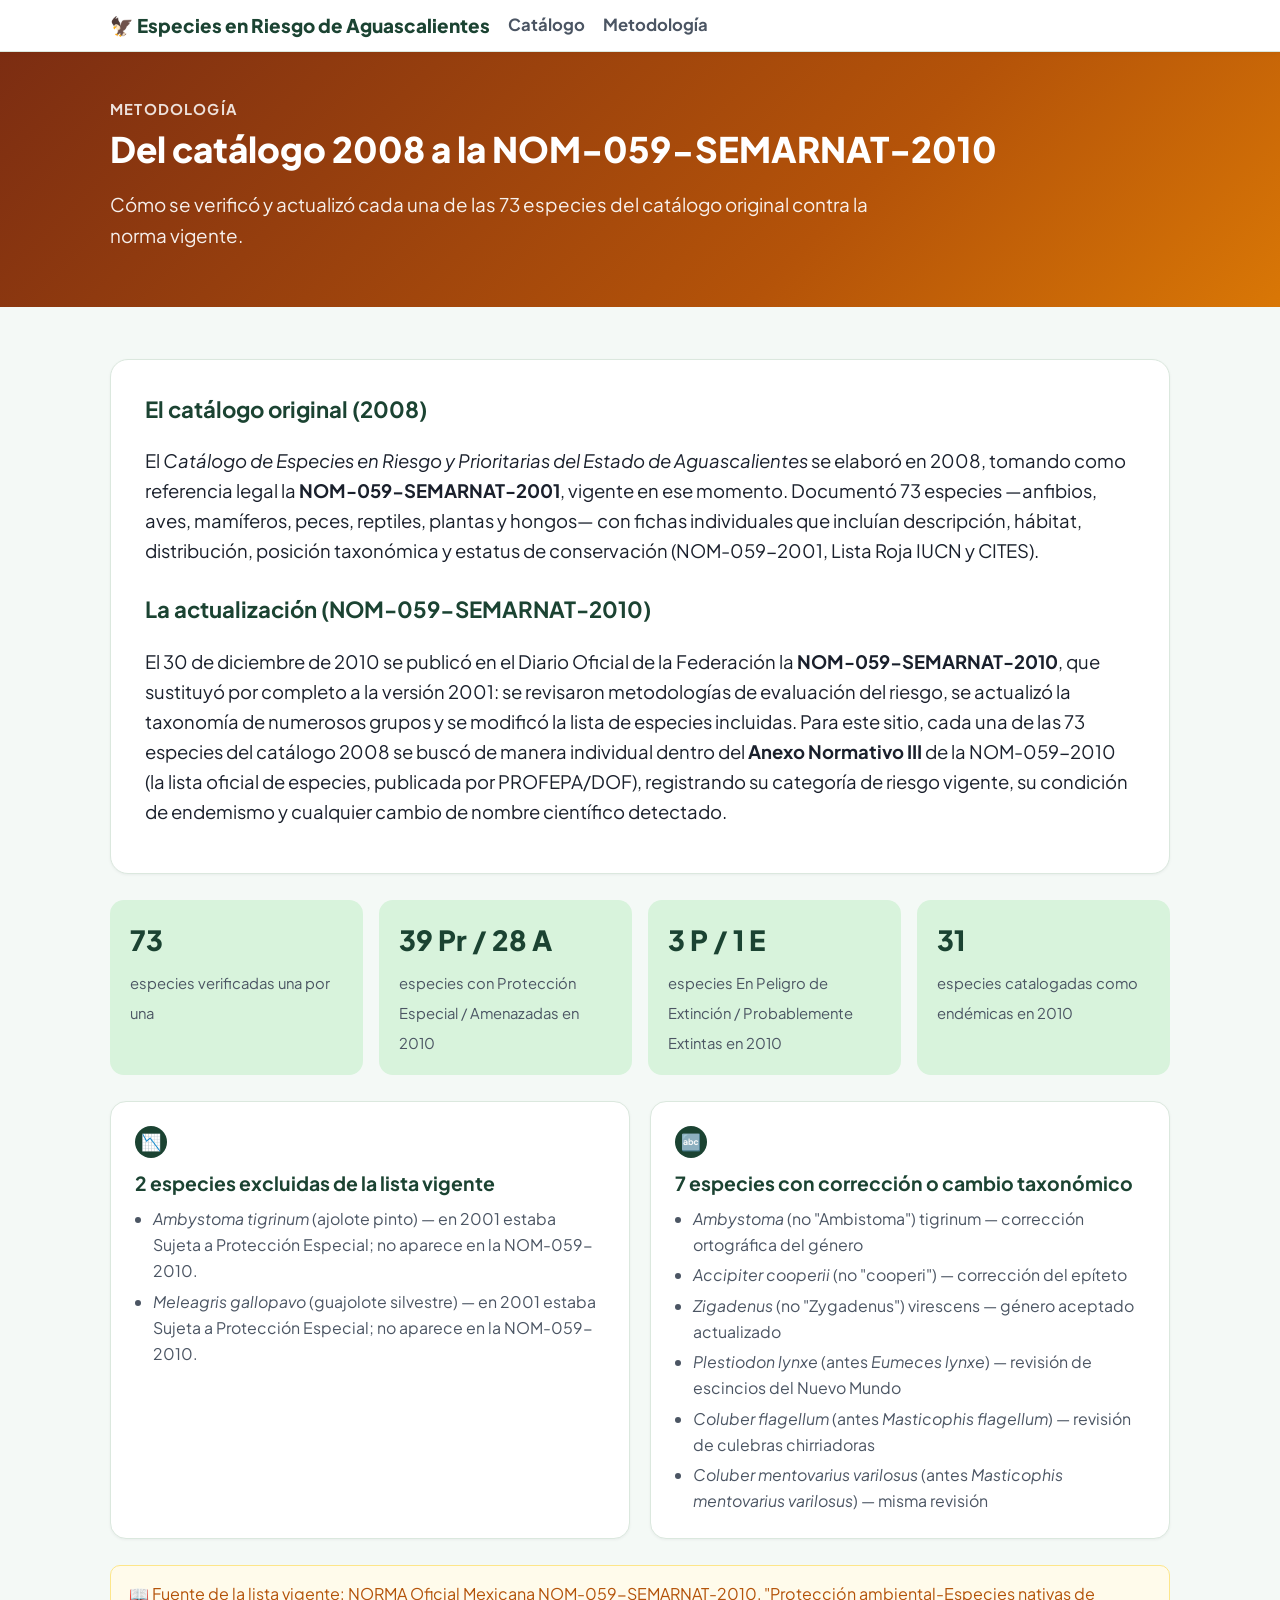
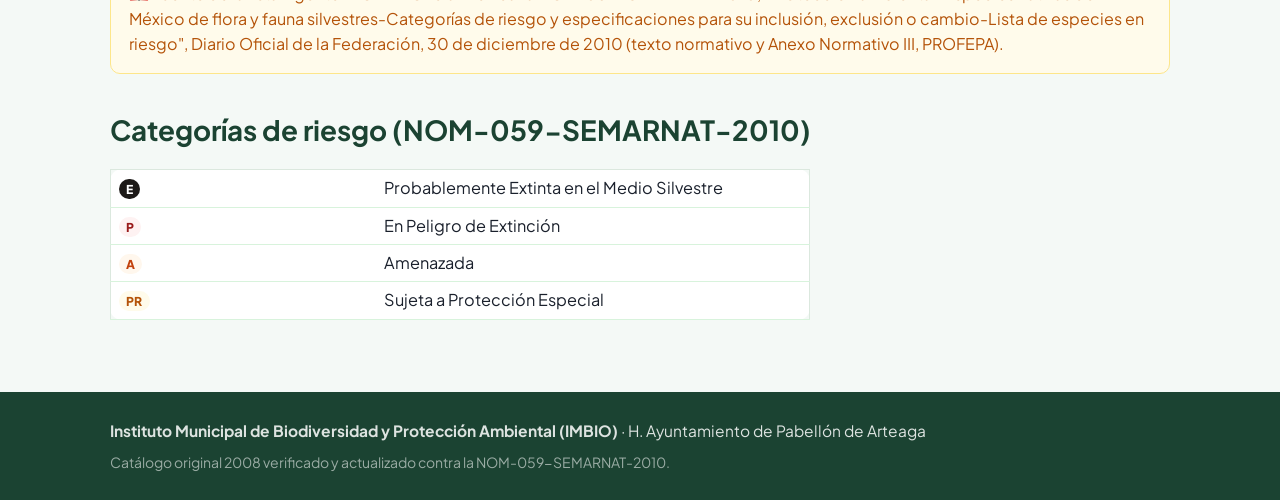
==== metodologia.html @ ae2ae82b "Sitio inicial: catálogo de Especies en Riesgo de Aguascalientes Digitaliza el Catálogo de Especies e" ====
<!DOCTYPE html>
<html lang="es">
<head>
<meta charset="UTF-8">
<meta name="viewport" content="width=device-width, initial-scale=1.0">
<title>Metodología — Especies en Riesgo de Aguascalientes — IMBIO</title>
<meta name="description" content="Cómo se construyó el catálogo de Especies en Riesgo de Aguascalientes: del catálogo 2008 a su verificación contra la NOM-059-SEMARNAT-2010.">
<link rel="preconnect" href="https://fonts.googleapis.com">
<link rel="preconnect" href="https://fonts.gstatic.com" crossorigin>
<link href="https://fonts.googleapis.com/css2?family=Plus+Jakarta+Sans:wght@400;500;600;700;800&display=swap" rel="stylesheet">
<link rel="stylesheet" href="css/style.css?v=1">
</head>
<body>

<nav class="topnav">
  <div class="wrap">
    <a class="brand" href="index.html">🦅 Especies en Riesgo de Aguascalientes</a>
    <a class="navlink" href="index.html">Catálogo</a>
    <a class="navlink" href="metodologia.html">Metodología</a>
  </div>
</nav>

<header class="hero riesgo">
  <div class="wrap">
    <div class="eyebrow">Metodología</div>
    <h1>Del catálogo 2008 a la NOM-059-SEMARNAT-2010</h1>
    <p class="lead">Cómo se verificó y actualizó cada una de las 73 especies del catálogo original contra la norma vigente.</p>
  </div>
</header>

<main>

<section>
  <div class="wrap">
    <div class="doc-credits">
      <div class="texto">
        <h2>El catálogo original (2008)</h2>
        <p style="color:var(--texto)">El <em>Catálogo de Especies en Riesgo y Prioritarias del Estado de Aguascalientes</em> se elaboró en 2008, tomando como referencia legal la <strong>NOM-059-SEMARNAT-2001</strong>, vigente en ese momento. Documentó 73 especies —anfibios, aves, mamíferos, peces, reptiles, plantas y hongos— con fichas individuales que incluían descripción, hábitat, distribución, posición taxonómica y estatus de conservación (NOM-059-2001, Lista Roja IUCN y CITES).</p>

        <h2 style="margin-top:26px">La actualización (NOM-059-SEMARNAT-2010)</h2>
        <p style="color:var(--texto)">El 30 de diciembre de 2010 se publicó en el Diario Oficial de la Federación la <strong>NOM-059-SEMARNAT-2010</strong>, que sustituyó por completo a la versión 2001: se revisaron metodologías de evaluación del riesgo, se actualizó la taxonomía de numerosos grupos y se modificó la lista de especies incluidas. Para este sitio, cada una de las 73 especies del catálogo 2008 se buscó de manera individual dentro del <strong>Anexo Normativo III</strong> de la NOM-059-2010 (la lista oficial de especies, publicada por PROFEPA/DOF), registrando su categoría de riesgo vigente, su condición de endemismo y cualquier cambio de nombre científico detectado.</p>
      </div>
    </div>

    <div class="stat-row">
      <div class="stat-pill"><b>73</b><span>especies verificadas una por una</span></div>
      <div class="stat-pill"><b>39 Pr / 28 A</b><span>especies con Protección Especial / Amenazadas en 2010</span></div>
      <div class="stat-pill"><b>3 P / 1 E</b><span>especies En Peligro de Extinción / Probablemente Extintas en 2010</span></div>
      <div class="stat-pill"><b>31</b><span>especies catalogadas como endémicas en 2010</span></div>
    </div>

    <div class="chapter-grid">
      <div class="chapter-card">
        <div class="num">📉</div>
        <h3>2 especies excluidas de la lista vigente</h3>
        <ul>
          <li><em>Ambystoma tigrinum</em> (ajolote pinto) — en 2001 estaba Sujeta a Protección Especial; no aparece en la NOM-059-2010.</li>
          <li><em>Meleagris gallopavo</em> (guajolote silvestre) — en 2001 estaba Sujeta a Protección Especial; no aparece en la NOM-059-2010.</li>
        </ul>
      </div>
      <div class="chapter-card">
        <div class="num">🔤</div>
        <h3>7 especies con corrección o cambio taxonómico</h3>
        <ul>
          <li><em>Ambystoma</em> (no "Ambistoma") tigrinum — corrección ortográfica del género</li>
          <li><em>Accipiter cooperii</em> (no "cooperi") — corrección del epíteto</li>
          <li><em>Zigadenus</em> (no "Zygadenus") virescens — género aceptado actualizado</li>
          <li><em>Plestiodon lynxe</em> (antes <em>Eumeces lynxe</em>) — revisión de escincios del Nuevo Mundo</li>
          <li><em>Coluber flagellum</em> (antes <em>Masticophis flagellum</em>) — revisión de culebras chirriadoras</li>
          <li><em>Coluber mentovarius varilosus</em> (antes <em>Masticophis mentovarius varilosus</em>) — misma revisión</li>
        </ul>
      </div>
    </div>

    <div class="doc-note" style="margin-top:26px">📖 Fuente de la lista vigente: NORMA Oficial Mexicana NOM-059-SEMARNAT-2010, "Protección ambiental-Especies nativas de México de flora y fauna silvestres-Categorías de riesgo y especificaciones para su inclusión, exclusión o cambio-Lista de especies en riesgo", Diario Oficial de la Federación, 30 de diciembre de 2010 (texto normativo y Anexo Normativo III, PROFEPA).</div>

    <h2 style="margin-top:34px;color:var(--verde-osc)">Categorías de riesgo (NOM-059-SEMARNAT-2010)</h2>
    <table class="ftable" style="max-width:700px;background:#fff;border:1px solid var(--borde);border-radius:12px;padding:6px 16px">
      <tr><td><span class="badge e">E</span></td><td>Probablemente Extinta en el Medio Silvestre</td></tr>
      <tr><td><span class="badge p">P</span></td><td>En Peligro de Extinción</td></tr>
      <tr><td><span class="badge a">A</span></td><td>Amenazada</td></tr>
      <tr><td><span class="badge pr">Pr</span></td><td>Sujeta a Protección Especial</td></tr>
    </table>
  </div>
</section>

</main>

<footer>
  <div class="wrap">
    <div><b>Instituto Municipal de Biodiversidad y Protección Ambiental (IMBIO)</b> · H. Ayuntamiento de Pabellón de Arteaga</div>
    <div class="fnote">Catálogo original 2008 verificado y actualizado contra la NOM-059-SEMARNAT-2010.</div>
  </div>
</footer>

</body>
</html>
---- css/style.css ----
:root{
  --verde-osc:#1B4332; --verde-med:#2D6A4F; --verde-acc:#52B788; --verde-claro-acc:#95D5B2;
  --verde-bg:#D8F3DC; --verde-bg2:#B7E4C7;
  --texto:#1a202c; --muted:#4b5563; --borde:#dbe8de; --fondo:#f4f9f6; --blanco:#fff;
  --ambar:#b45309; --ambar-bg:#fffbeb; --ambar-borde:#fde68a;
  --rojo:#991b1b; --rojo-bg:#fef2f2;
}
*{box-sizing:border-box}
html{font-size:18.5px}
body{margin:0;font-family:'Plus Jakarta Sans',-apple-system,'Segoe UI',Roboto,Arial,sans-serif;color:var(--texto);background:var(--fondo);line-height:1.62;-webkit-font-smoothing:antialiased}
h1,h2,h3,h4{margin:0 0 .5em}
a{color:var(--verde-med)}
.wrap{max-width:1100px;margin:0 auto;padding:0 20px}
img{max-width:100%}

header.hero{background:linear-gradient(135deg,var(--verde-osc),var(--verde-med) 65%,var(--verde-acc));color:#fff;padding:46px 0 38px}
header.hero .eyebrow{font-size:.8rem;text-transform:uppercase;letter-spacing:.08em;opacity:.85;font-weight:700}
header.hero h1{font-size:1.9rem;font-weight:800;margin-top:6px;line-height:1.25}
header.hero p.lead{font-size:1.02rem;opacity:.92;max-width:760px;margin-top:10px}
header.hero .stat{display:inline-block;background:rgba(255,255,255,.14);border:1px solid rgba(255,255,255,.35);border-radius:10px;padding:8px 14px;margin:14px 10px 0 0;font-size:.9rem}
header.hero .stat b{font-size:1.1rem;display:block}

nav.topnav{background:#fff;border-bottom:1px solid var(--borde);position:sticky;top:0;z-index:60;box-shadow:0 1px 6px rgba(0,0,0,.04)}
nav.topnav .wrap{display:flex;align-items:center;gap:18px;padding:10px 20px;flex-wrap:wrap}
nav.topnav a.brand{font-weight:800;color:var(--verde-osc);text-decoration:none;font-size:1.02rem}
nav.topnav a.navlink{color:var(--muted);text-decoration:none;font-weight:700;font-size:.9rem}
nav.topnav a.navlink:hover{color:var(--verde-med)}

section{padding:52px 0}
section h2{margin-bottom:16px}

.cat-grid{display:grid;grid-template-columns:repeat(auto-fit,minmax(220px,1fr));gap:16px}
.cat-card{background:#fff;border:1px solid var(--borde);border-radius:16px;padding:22px 20px;text-decoration:none;color:inherit;display:block;transition:transform .15s,box-shadow .15s;box-shadow:0 1px 3px rgba(16,24,40,.05)}
.cat-card:hover{transform:translateY(-3px);box-shadow:0 8px 20px rgba(27,67,50,.14)}
.cat-card .ic{font-size:2.1rem}
.cat-card h3{color:var(--verde-osc);font-size:1.08rem;margin:10px 0 3px}
.cat-card .n{font-size:1.5rem;font-weight:800;color:var(--verde-med)}
.cat-card .l{font-size:.78rem;color:var(--muted);text-transform:uppercase;letter-spacing:.03em}

/* Toolbar */
.toolbar{display:flex;flex-wrap:wrap;gap:10px;align-items:center;background:#fff;border:1px solid var(--borde);border-radius:14px;padding:14px 16px;margin-bottom:20px}
.toolbar input[type=text]{flex:1;min-width:200px;padding:10px 14px;border:1.5px solid var(--borde);border-radius:10px;font-size:.95rem}
.toolbar select{padding:10px 12px;border:1.5px solid var(--borde);border-radius:10px;font-size:.9rem;background:#fff}
.chip{display:inline-flex;align-items:center;gap:5px;padding:6px 12px;border-radius:20px;border:1.5px solid var(--borde);font-size:.82rem;font-weight:700;color:var(--muted);cursor:pointer;background:#fff;user-select:none}
.chip.sel{background:var(--verde-osc);border-color:var(--verde-osc);color:#fff}
.chipbar{display:flex;flex-wrap:wrap;gap:8px;margin-bottom:18px}
.resultcount{font-size:.86rem;color:var(--muted);margin-bottom:14px}

/* Species grid */
.sp-grid{display:grid;grid-template-columns:repeat(auto-fill,minmax(200px,1fr));gap:14px}
.sp-card{background:#fff;border:1px solid var(--borde);border-radius:14px;overflow:hidden;cursor:pointer;transition:transform .15s,box-shadow .15s}
.sp-card:hover{transform:translateY(-2px);box-shadow:0 8px 18px rgba(27,67,50,.14)}
.sp-thumb{width:100%;aspect-ratio:4/3;background:linear-gradient(135deg,var(--verde-bg),var(--verde-bg2));display:flex;align-items:center;justify-content:center;font-size:2.2rem;position:relative;overflow:hidden}
.sp-thumb img{width:100%;height:100%;object-fit:cover}
.sp-body{padding:10px 12px}
.sp-body .comun{font-weight:800;font-size:.92rem;color:var(--verde-osc);line-height:1.25}
.sp-body .cientifico{font-style:italic;font-size:.8rem;color:var(--muted);margin-top:2px}
.sp-badges{display:flex;flex-wrap:wrap;gap:4px;margin-top:6px}
.badge{font-size:.66rem;font-weight:800;padding:2px 7px;border-radius:20px;text-transform:uppercase;letter-spacing:.02em}
.badge.end{background:var(--verde-bg);color:var(--verde-osc)}
.badge.exo{background:var(--ambar-bg);color:var(--ambar)}
.badge.nom{background:var(--rojo-bg);color:var(--rojo)}

.pager{display:flex;justify-content:center;align-items:center;gap:10px;margin-top:24px}
.pager button{padding:8px 16px;border:1.5px solid var(--borde);background:#fff;border-radius:8px;font-weight:700;cursor:pointer;color:var(--verde-osc)}
.pager button:disabled{opacity:.4;cursor:default}
.pager span{font-size:.88rem;color:var(--muted)}

/* Modal ficha */
.modal-overlay{position:fixed;inset:0;background:rgba(10,30,20,.55);display:none;align-items:flex-start;justify-content:center;z-index:200;padding:24px 12px;overflow-y:auto}
.modal-overlay.open{display:flex}
.ficha{position:relative;background:#fff;border-radius:18px;max-width:720px;width:100%;overflow:hidden;margin-top:20px}
.ficha-gallery{position:relative;width:100%;aspect-ratio:16/9;overflow:hidden;background:linear-gradient(135deg,var(--verde-bg),var(--verde-bg2))}
.ficha-photo{width:100%;height:100%;display:flex;align-items:center;justify-content:center;font-size:3rem}
.ficha-photo img{width:100%;height:100%;object-fit:cover}
.ficha-carrete{display:flex;width:100%;height:100%;transition:transform .25s ease}
.ficha-slide{flex:0 0 100%;height:100%}
.ficha-slide img{width:100%;height:100%;object-fit:cover;display:block}
.carrete-arrow{position:absolute;top:50%;transform:translateY(-50%);background:rgba(0,0,0,.45);color:#fff;border:none;width:36px;height:36px;border-radius:50%;font-size:1.3rem;cursor:pointer;z-index:2;line-height:1}
.carrete-arrow.prev{left:10px}
.carrete-arrow.next{right:10px}
.carrete-arrow:hover{background:rgba(0,0,0,.7)}
.carrete-dots{position:absolute;bottom:10px;left:0;right:0;display:flex;justify-content:center;gap:6px;z-index:2}
.carrete-dots .dot{width:8px;height:8px;border-radius:50%;background:rgba(255,255,255,.55);cursor:pointer}
.carrete-dots .dot.sel{background:#fff}
.carrete-count{position:absolute;bottom:10px;right:12px;background:rgba(0,0,0,.5);color:#fff;font-size:.72rem;font-weight:700;padding:2px 8px;border-radius:20px;z-index:2}
.carrete-credit{position:absolute;bottom:10px;left:12px;max-width:70%;background:rgba(0,0,0,.5);color:#fff;font-size:.7rem;padding:3px 9px;border-radius:20px;z-index:2;white-space:nowrap;overflow:hidden;text-overflow:ellipsis}
.carrete-credit a{color:#fff;text-decoration:none}
.carrete-credit a:hover{text-decoration:underline}
.ficha-close{position:absolute;top:12px;right:12px;background:rgba(0,0,0,.5);color:#fff;border:none;width:34px;height:34px;border-radius:50%;font-size:1.1rem;cursor:pointer;z-index:2}
.ficha-body{padding:22px 26px 28px}
.ficha-body h2{color:var(--verde-osc);font-size:1.3rem}
.ficha-body .cientifico{font-style:italic;color:var(--muted);font-size:1rem;margin-bottom:12px}
.ficha-badges{display:flex;flex-wrap:wrap;gap:6px;margin-bottom:16px}
.fsection{margin-bottom:16px}
.fsection h4{font-size:.78rem;text-transform:uppercase;letter-spacing:.05em;color:var(--verde-med);border-bottom:2px solid var(--verde-bg);padding-bottom:5px;margin-bottom:8px}
.fsection p{margin:0;font-size:.92rem;color:var(--texto)}
.ftable{width:100%;border-collapse:collapse;font-size:.88rem}
.ftable td{padding:5px 8px;border-bottom:1px solid var(--verde-bg)}
.ftable td:first-child{font-weight:700;color:var(--verde-osc);width:38%}
.flinks{display:flex;flex-wrap:wrap;gap:8px;margin-top:6px}
.flinks a{display:inline-block;padding:7px 13px;background:var(--verde-bg);color:var(--verde-osc);border-radius:20px;font-size:.82rem;font-weight:700;text-decoration:none}
.flinks a:hover{background:var(--verde-bg2)}
.fwarn{background:var(--ambar-bg);border:1px solid var(--ambar-borde);color:var(--ambar);border-radius:10px;padding:10px 14px;font-size:.86rem;margin-bottom:14px}

.empty{text-align:center;padding:50px 20px;color:var(--muted)}

footer{background:var(--verde-osc);color:rgba(255,255,255,.85);padding:26px 0;font-size:.84rem;margin-top:20px}
footer a{color:#fff}
footer .fnote{opacity:.65;font-size:.76rem;margin-top:8px}

@media (max-width:640px){
  header.hero h1{font-size:1.4rem}
  .sp-grid{grid-template-columns:repeat(auto-fill,minmax(150px,1fr))}
}

/* Páginas de documentos (Estudio de Estado / Estrategia) */
.doc-actions{display:flex;flex-wrap:wrap;gap:14px;margin-top:26px}
a.doc-btn{display:inline-flex;align-items:center;gap:8px;padding:14px 26px;border-radius:12px;font-weight:800;font-size:.95rem;text-decoration:none!important;line-height:1.2}
a.doc-btn.primary{background:#fff;color:var(--verde-osc)!important;box-shadow:0 4px 14px rgba(0,0,0,.15)}
a.doc-btn.primary:hover{background:var(--verde-bg);transform:translateY(-1px)}
a.doc-btn.ghost{background:rgba(255,255,255,.14);color:#fff!important;border:1.5px solid rgba(255,255,255,.55)}
a.doc-btn.ghost:hover{background:rgba(255,255,255,.26)}

.doc-credits{background:#fff;border:1px solid var(--borde);border-radius:18px;padding:32px 34px;box-shadow:0 1px 3px rgba(16,24,40,.05);margin-bottom:16px;display:flex;gap:32px;align-items:flex-start}
.doc-credits .portada{flex-shrink:0;width:150px;border-radius:10px;box-shadow:0 6px 18px rgba(16,24,40,.18)}
.doc-credits .texto{flex:1;min-width:0}
.doc-credits h2{color:var(--verde-osc);font-size:1.2rem;margin-bottom:14px}
.doc-credits p{margin-bottom:14px}
.doc-credits .rol{font-size:.78rem;text-transform:uppercase;letter-spacing:.04em;color:var(--muted);font-weight:700;margin-top:18px}
.doc-credits .nombres{font-size:.94rem;color:var(--texto);margin-top:4px;line-height:1.55}
@media (max-width:640px){
  .doc-credits{flex-direction:column;align-items:center;text-align:center;padding:26px 22px}
  .doc-credits .portada{width:130px}
}

.stat-row{display:flex;flex-wrap:wrap;gap:16px;margin:26px 0}
.stat-pill{background:var(--verde-bg);border-radius:14px;padding:18px 20px;min-width:170px;flex:1}
.stat-pill b{display:block;font-size:1.5rem;color:var(--verde-osc);font-weight:800;margin-bottom:4px}
.stat-pill span{font-size:.8rem;color:var(--muted);line-height:1.4}

.chapter-grid{display:grid;grid-template-columns:repeat(auto-fit,minmax(280px,1fr));gap:20px;margin-top:26px}
.chapter-card{background:#fff;border:1px solid var(--borde);border-radius:16px;padding:24px 24px 20px;box-shadow:0 1px 3px rgba(16,24,40,.05)}
.chapter-card .num{display:inline-flex;align-items:center;justify-content:center;width:32px;height:32px;border-radius:50%;background:var(--verde-osc);color:#fff;font-weight:800;font-size:.88rem;margin-bottom:12px}
.chapter-card h3{color:var(--verde-osc);font-size:1.05rem;line-height:1.35;margin-bottom:10px}
.chapter-card ul{margin:0;padding-left:18px;color:var(--muted);font-size:.86rem;line-height:1.65}
.chapter-card ul li{margin-bottom:4px}

.obj-grid{display:grid;grid-template-columns:repeat(auto-fit,minmax(260px,1fr));gap:20px;margin-top:26px}
.obj-card{background:#fff;border:1px solid var(--borde);border-left:5px solid var(--verde-acc);border-radius:14px;padding:22px 24px;box-shadow:0 1px 3px rgba(16,24,40,.05)}
.obj-card h3{color:var(--verde-osc);font-size:1.04rem;margin-bottom:10px}
.obj-card .meta{font-size:.87rem;color:var(--muted);margin:0 0 14px;line-height:1.5}
.obj-card ul{margin:0;padding-left:18px;font-size:.87rem;color:var(--texto);line-height:1.7}
.obj-card ul li{margin-bottom:3px}

.quote-box{background:linear-gradient(135deg,var(--verde-bg),var(--verde-bg2));border-radius:16px;padding:28px 32px;font-size:1.05rem;color:var(--verde-osc);font-weight:600;line-height:1.65;margin:30px 0}
.quote-box .who{margin-top:12px;font-size:.83rem;font-weight:700;opacity:.75}

.timeline-mini{display:flex;flex-wrap:wrap;gap:12px;margin-top:22px}
.timeline-mini .tstep{background:#fff;border:1px solid var(--borde);border-radius:12px;padding:14px 18px;font-size:.83rem;color:var(--muted);flex:1;min-width:160px;line-height:1.5}
.timeline-mini .tstep b{display:block;color:var(--verde-osc);font-size:.92rem;margin-bottom:4px}

.doc-note{background:var(--ambar-bg);border:1px solid var(--ambar-borde);color:var(--ambar);border-radius:10px;padding:16px 18px;font-size:.87rem;margin-top:26px;line-height:1.55}

/* Especies en Riesgo — extras */
header.hero.riesgo{background:linear-gradient(135deg,#7c2d12,#b45309 65%,#d97706)}
.badge.p{background:var(--rojo-bg);color:var(--rojo)}
.badge.pr{background:var(--ambar-bg);color:var(--ambar)}
.badge.a{background:#fff7ed;color:#c2410c}
.badge.e{background:#1c1917;color:#fff}
.badge.delisted{background:#e5e7eb;color:#4b5563}
.badge.end{background:var(--verde-bg);color:var(--verde-osc)}

.leyenda-cat{display:flex;flex-wrap:wrap;gap:10px;margin:16px 0 4px}
.leyenda-cat span{display:inline-flex;align-items:center;gap:6px;font-size:.82rem;color:var(--muted);background:#fff;border:1px solid var(--borde);border-radius:20px;padding:5px 12px}
.leyenda-cat .dot{width:10px;height:10px;border-radius:50%}
.dot.p{background:var(--rojo)}
.dot.pr{background:var(--ambar)}
.dot.a{background:#c2410c}
.dot.e{background:#1c1917}
.dot.delisted{background:#9ca3af}

.nota-taxo{background:#eff6ff;border:1px solid #bfdbfe;color:#1e40af;border-radius:10px;padding:12px 14px;font-size:.85rem;margin-bottom:14px;line-height:1.5}
.compare-box{display:grid;grid-template-columns:1fr 1fr;gap:0;border:1px solid var(--borde);border-radius:12px;overflow:hidden;margin-bottom:14px}
.compare-box .col{padding:14px 16px}
.compare-box .col:first-child{background:#f8fafc;border-right:1px solid var(--borde)}
.compare-box .col:last-child{background:#fffbeb}
.compare-box .yr{font-size:.7rem;text-transform:uppercase;letter-spacing:.05em;color:var(--muted);font-weight:800;margin-bottom:6px}
.compare-box .val{font-size:.95rem;font-weight:700;color:var(--texto)}
@media (max-width:520px){.compare-box{grid-template-columns:1fr}.compare-box .col:first-child{border-right:none;border-bottom:1px solid var(--borde)}}
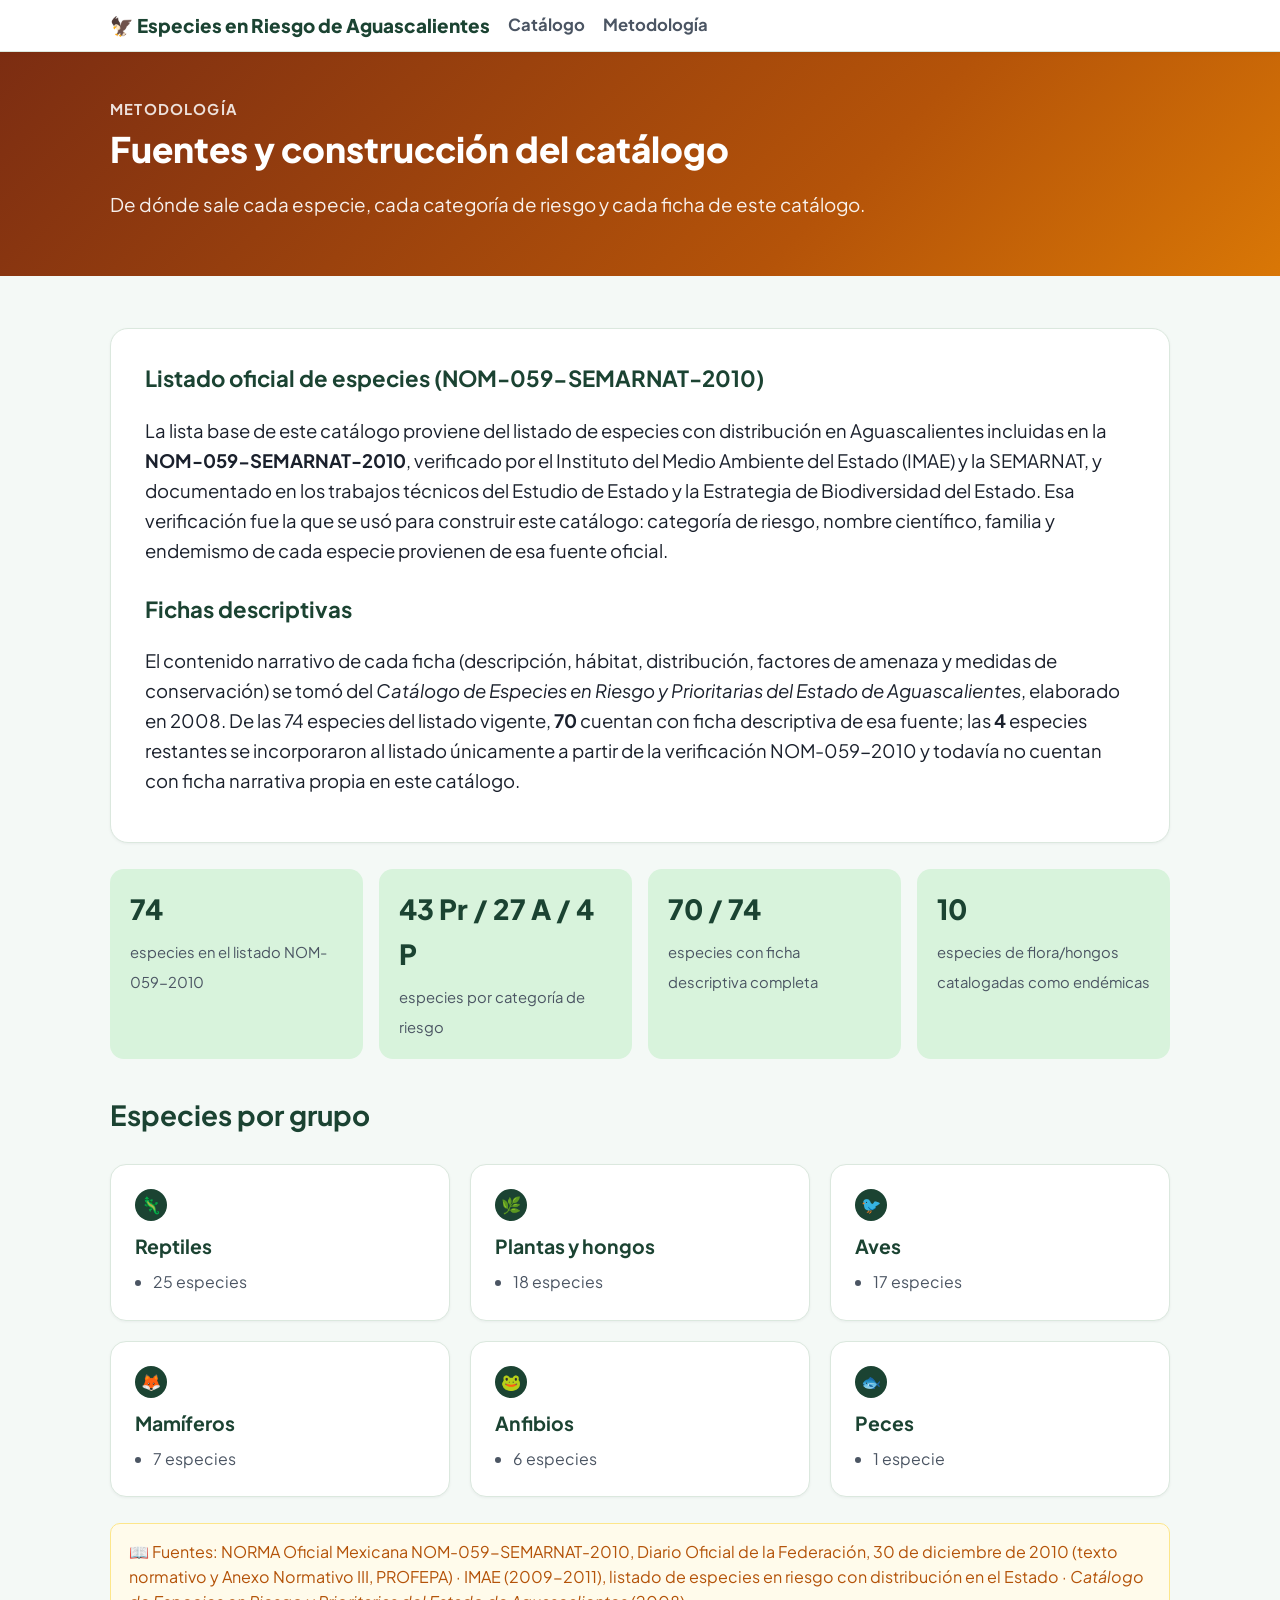
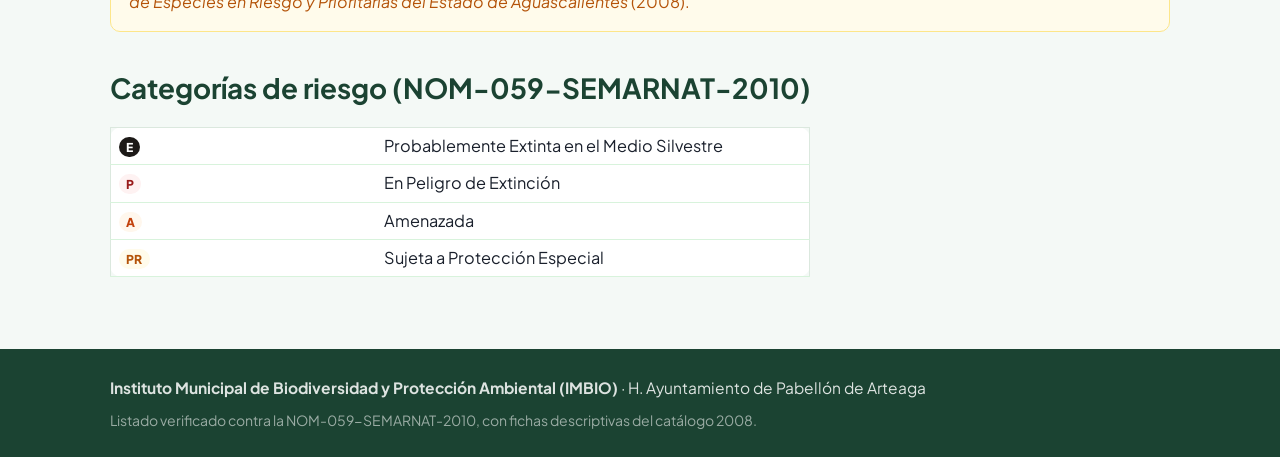
==== commit 1f1c2ee0: "Reconstruye el catálogo a partir del listado oficial IMAE/SEMARNAT y simplifica las fichas - Reempla" ====
--- a/metodologia.html
+++ b/metodologia.html
@@ -4,7 +4,7 @@
 <meta charset="UTF-8">
 <meta name="viewport" content="width=device-width, initial-scale=1.0">
 <title>Metodología — Especies en Riesgo de Aguascalientes — IMBIO</title>
-<meta name="description" content="Cómo se construyó el catálogo de Especies en Riesgo de Aguascalientes: del catálogo 2008 a su verificación contra la NOM-059-SEMARNAT-2010.">
+<meta name="description" content="Cómo se construyó el catálogo de Especies en Riesgo de Aguascalientes, con base en el listado oficial de la NOM-059-SEMARNAT-2010 verificado por IMAE y SEMARNAT.">
 <link rel="preconnect" href="https://fonts.googleapis.com">
 <link rel="preconnect" href="https://fonts.gstatic.com" crossorigin>
 <link href="https://fonts.googleapis.com/css2?family=Plus+Jakarta+Sans:wght@400;500;600;700;800&display=swap" rel="stylesheet">
@@ -23,8 +23,8 @@
 <header class="hero riesgo">
   <div class="wrap">
     <div class="eyebrow">Metodología</div>
-    <h1>Del catálogo 2008 a la NOM-059-SEMARNAT-2010</h1>
-    <p class="lead">Cómo se verificó y actualizó cada una de las 73 especies del catálogo original contra la norma vigente.</p>
+    <h1>Fuentes y construcción del catálogo</h1>
+    <p class="lead">De dónde sale cada especie, cada categoría de riesgo y cada ficha de este catálogo.</p>
   </div>
 </header>
 
@@ -34,45 +34,32 @@
   <div class="wrap">
     <div class="doc-credits">
       <div class="texto">
-        <h2>El catálogo original (2008)</h2>
-        <p style="color:var(--texto)">El <em>Catálogo de Especies en Riesgo y Prioritarias del Estado de Aguascalientes</em> se elaboró en 2008, tomando como referencia legal la <strong>NOM-059-SEMARNAT-2001</strong>, vigente en ese momento. Documentó 73 especies —anfibios, aves, mamíferos, peces, reptiles, plantas y hongos— con fichas individuales que incluían descripción, hábitat, distribución, posición taxonómica y estatus de conservación (NOM-059-2001, Lista Roja IUCN y CITES).</p>
+        <h2>Listado oficial de especies (NOM-059-SEMARNAT-2010)</h2>
+        <p style="color:var(--texto)">La lista base de este catálogo proviene del listado de especies con distribución en Aguascalientes incluidas en la <strong>NOM-059-SEMARNAT-2010</strong>, verificado por el Instituto del Medio Ambiente del Estado (IMAE) y la SEMARNAT, y documentado en los trabajos técnicos del Estudio de Estado y la Estrategia de Biodiversidad del Estado. Esa verificación fue la que se usó para construir este catálogo: categoría de riesgo, nombre científico, familia y endemismo de cada especie provienen de esa fuente oficial.</p>
 
-        <h2 style="margin-top:26px">La actualización (NOM-059-SEMARNAT-2010)</h2>
-        <p style="color:var(--texto)">El 30 de diciembre de 2010 se publicó en el Diario Oficial de la Federación la <strong>NOM-059-SEMARNAT-2010</strong>, que sustituyó por completo a la versión 2001: se revisaron metodologías de evaluación del riesgo, se actualizó la taxonomía de numerosos grupos y se modificó la lista de especies incluidas. Para este sitio, cada una de las 73 especies del catálogo 2008 se buscó de manera individual dentro del <strong>Anexo Normativo III</strong> de la NOM-059-2010 (la lista oficial de especies, publicada por PROFEPA/DOF), registrando su categoría de riesgo vigente, su condición de endemismo y cualquier cambio de nombre científico detectado.</p>
+        <h2 style="margin-top:26px">Fichas descriptivas</h2>
+        <p style="color:var(--texto)">El contenido narrativo de cada ficha (descripción, hábitat, distribución, factores de amenaza y medidas de conservación) se tomó del <em>Catálogo de Especies en Riesgo y Prioritarias del Estado de Aguascalientes</em>, elaborado en 2008. De las 74 especies del listado vigente, <strong>70</strong> cuentan con ficha descriptiva de esa fuente; las <strong>4</strong> especies restantes se incorporaron al listado únicamente a partir de la verificación NOM-059-2010 y todavía no cuentan con ficha narrativa propia en este catálogo.</p>
       </div>
     </div>
 
     <div class="stat-row">
-      <div class="stat-pill"><b>73</b><span>especies verificadas una por una</span></div>
-      <div class="stat-pill"><b>39 Pr / 28 A</b><span>especies con Protección Especial / Amenazadas en 2010</span></div>
-      <div class="stat-pill"><b>3 P / 1 E</b><span>especies En Peligro de Extinción / Probablemente Extintas en 2010</span></div>
-      <div class="stat-pill"><b>31</b><span>especies catalogadas como endémicas en 2010</span></div>
+      <div class="stat-pill"><b>74</b><span>especies en el listado NOM-059-2010</span></div>
+      <div class="stat-pill"><b>43 Pr / 27 A / 4 P</b><span>especies por categoría de riesgo</span></div>
+      <div class="stat-pill"><b>70 / 74</b><span>especies con ficha descriptiva completa</span></div>
+      <div class="stat-pill"><b>10</b><span>especies de flora/hongos catalogadas como endémicas</span></div>
     </div>
 
+    <h2 style="margin-top:34px;color:var(--verde-osc)">Especies por grupo</h2>
     <div class="chapter-grid">
-      <div class="chapter-card">
-        <div class="num">📉</div>
-        <h3>2 especies excluidas de la lista vigente</h3>
-        <ul>
-          <li><em>Ambystoma tigrinum</em> (ajolote pinto) — en 2001 estaba Sujeta a Protección Especial; no aparece en la NOM-059-2010.</li>
-          <li><em>Meleagris gallopavo</em> (guajolote silvestre) — en 2001 estaba Sujeta a Protección Especial; no aparece en la NOM-059-2010.</li>
-        </ul>
-      </div>
-      <div class="chapter-card">
-        <div class="num">🔤</div>
-        <h3>7 especies con corrección o cambio taxonómico</h3>
-        <ul>
-          <li><em>Ambystoma</em> (no "Ambistoma") tigrinum — corrección ortográfica del género</li>
-          <li><em>Accipiter cooperii</em> (no "cooperi") — corrección del epíteto</li>
-          <li><em>Zigadenus</em> (no "Zygadenus") virescens — género aceptado actualizado</li>
-          <li><em>Plestiodon lynxe</em> (antes <em>Eumeces lynxe</em>) — revisión de escincios del Nuevo Mundo</li>
-          <li><em>Coluber flagellum</em> (antes <em>Masticophis flagellum</em>) — revisión de culebras chirriadoras</li>
-          <li><em>Coluber mentovarius varilosus</em> (antes <em>Masticophis mentovarius varilosus</em>) — misma revisión</li>
-        </ul>
-      </div>
+      <div class="chapter-card"><div class="num">🦎</div><h3>Reptiles</h3><ul><li>25 especies</li></ul></div>
+      <div class="chapter-card"><div class="num">🌿</div><h3>Plantas y hongos</h3><ul><li>18 especies</li></ul></div>
+      <div class="chapter-card"><div class="num">🐦</div><h3>Aves</h3><ul><li>17 especies</li></ul></div>
+      <div class="chapter-card"><div class="num">🦊</div><h3>Mamíferos</h3><ul><li>7 especies</li></ul></div>
+      <div class="chapter-card"><div class="num">🐸</div><h3>Anfibios</h3><ul><li>6 especies</li></ul></div>
+      <div class="chapter-card"><div class="num">🐟</div><h3>Peces</h3><ul><li>1 especie</li></ul></div>
     </div>
 
-    <div class="doc-note" style="margin-top:26px">📖 Fuente de la lista vigente: NORMA Oficial Mexicana NOM-059-SEMARNAT-2010, "Protección ambiental-Especies nativas de México de flora y fauna silvestres-Categorías de riesgo y especificaciones para su inclusión, exclusión o cambio-Lista de especies en riesgo", Diario Oficial de la Federación, 30 de diciembre de 2010 (texto normativo y Anexo Normativo III, PROFEPA).</div>
+    <div class="doc-note" style="margin-top:26px">📖 Fuentes: NORMA Oficial Mexicana NOM-059-SEMARNAT-2010, Diario Oficial de la Federación, 30 de diciembre de 2010 (texto normativo y Anexo Normativo III, PROFEPA) · IMAE (2009-2011), listado de especies en riesgo con distribución en el Estado · <em>Catálogo de Especies en Riesgo y Prioritarias del Estado de Aguascalientes</em> (2008).</div>
 
     <h2 style="margin-top:34px;color:var(--verde-osc)">Categorías de riesgo (NOM-059-SEMARNAT-2010)</h2>
     <table class="ftable" style="max-width:700px;background:#fff;border:1px solid var(--borde);border-radius:12px;padding:6px 16px">
@@ -89,7 +76,7 @@
 <footer>
   <div class="wrap">
     <div><b>Instituto Municipal de Biodiversidad y Protección Ambiental (IMBIO)</b> · H. Ayuntamiento de Pabellón de Arteaga</div>
-    <div class="fnote">Catálogo original 2008 verificado y actualizado contra la NOM-059-SEMARNAT-2010.</div>
+    <div class="fnote">Listado verificado contra la NOM-059-SEMARNAT-2010, con fichas descriptivas del catálogo 2008.</div>
   </div>
 </footer>
 
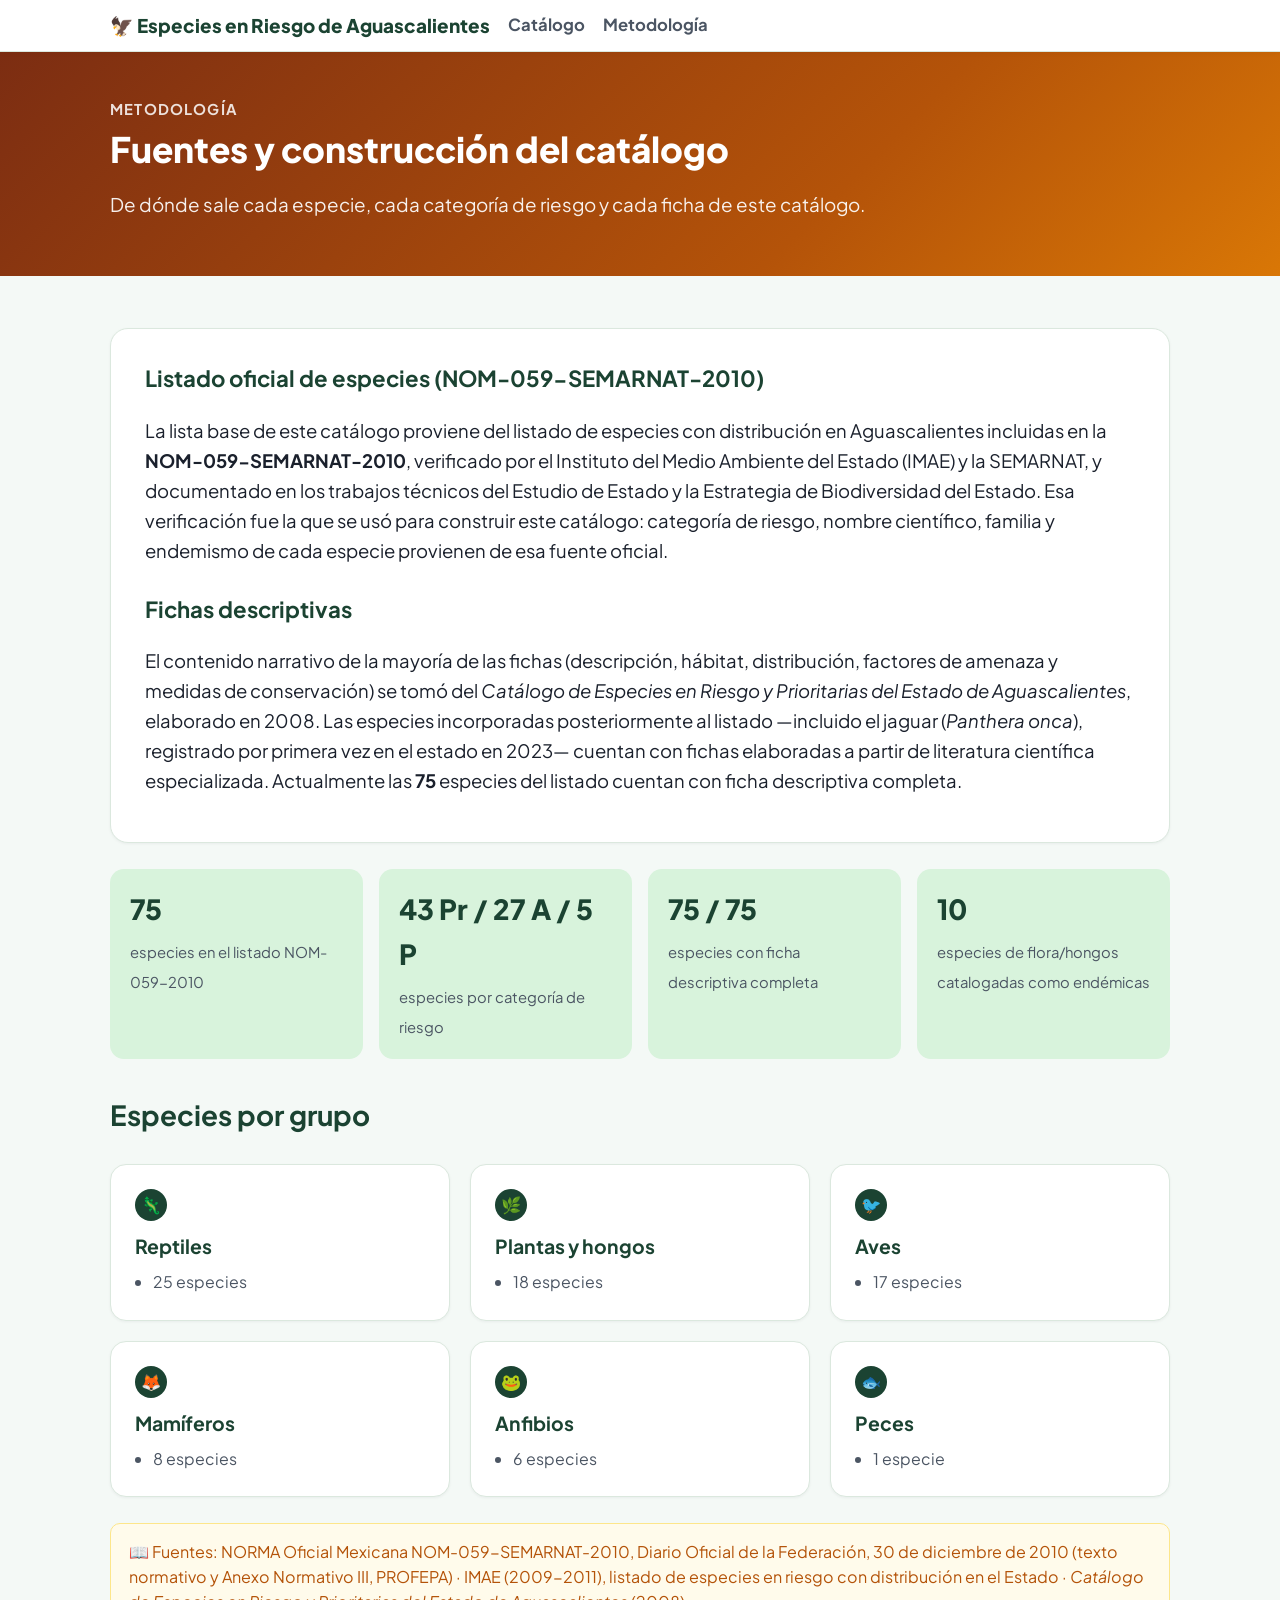
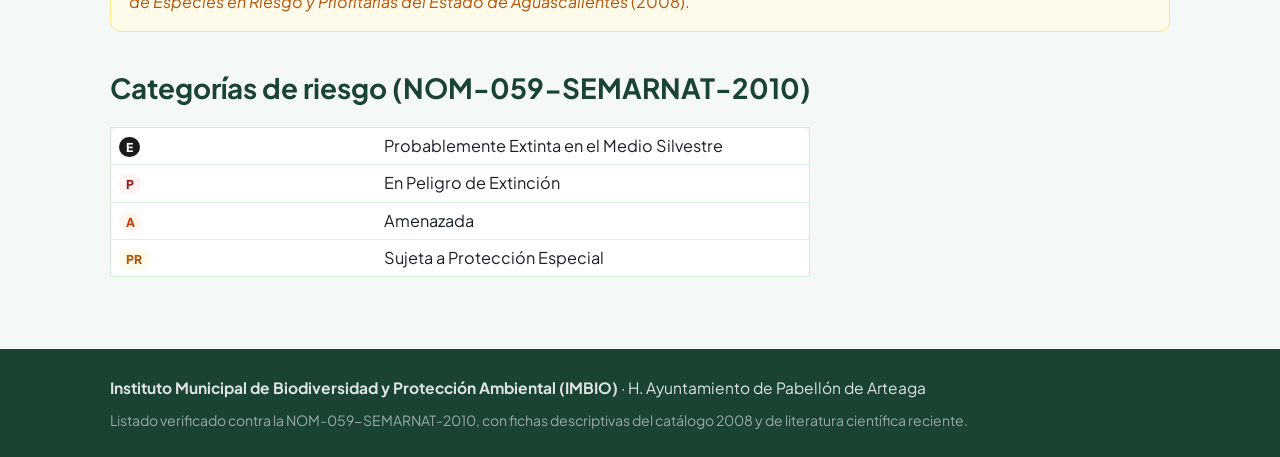
==== commit 0ad42b9d: "Completa fichas de 4 especies faltantes y agrega al jaguar como especie 75 Se investigaron y redacta" ====
--- a/metodologia.html
+++ b/metodologia.html
@@ -38,14 +38,14 @@
         <p style="color:var(--texto)">La lista base de este catálogo proviene del listado de especies con distribución en Aguascalientes incluidas en la <strong>NOM-059-SEMARNAT-2010</strong>, verificado por el Instituto del Medio Ambiente del Estado (IMAE) y la SEMARNAT, y documentado en los trabajos técnicos del Estudio de Estado y la Estrategia de Biodiversidad del Estado. Esa verificación fue la que se usó para construir este catálogo: categoría de riesgo, nombre científico, familia y endemismo de cada especie provienen de esa fuente oficial.</p>
 
         <h2 style="margin-top:26px">Fichas descriptivas</h2>
-        <p style="color:var(--texto)">El contenido narrativo de cada ficha (descripción, hábitat, distribución, factores de amenaza y medidas de conservación) se tomó del <em>Catálogo de Especies en Riesgo y Prioritarias del Estado de Aguascalientes</em>, elaborado en 2008. De las 74 especies del listado vigente, <strong>70</strong> cuentan con ficha descriptiva de esa fuente; las <strong>4</strong> especies restantes se incorporaron al listado únicamente a partir de la verificación NOM-059-2010 y todavía no cuentan con ficha narrativa propia en este catálogo.</p>
+        <p style="color:var(--texto)">El contenido narrativo de la mayoría de las fichas (descripción, hábitat, distribución, factores de amenaza y medidas de conservación) se tomó del <em>Catálogo de Especies en Riesgo y Prioritarias del Estado de Aguascalientes</em>, elaborado en 2008. Las especies incorporadas posteriormente al listado —incluido el jaguar (<em>Panthera onca</em>), registrado por primera vez en el estado en 2023— cuentan con fichas elaboradas a partir de literatura científica especializada. Actualmente las <strong>75</strong> especies del listado cuentan con ficha descriptiva completa.</p>
       </div>
     </div>
 
     <div class="stat-row">
-      <div class="stat-pill"><b>74</b><span>especies en el listado NOM-059-2010</span></div>
-      <div class="stat-pill"><b>43 Pr / 27 A / 4 P</b><span>especies por categoría de riesgo</span></div>
-      <div class="stat-pill"><b>70 / 74</b><span>especies con ficha descriptiva completa</span></div>
+      <div class="stat-pill"><b>75</b><span>especies en el listado NOM-059-2010</span></div>
+      <div class="stat-pill"><b>43 Pr / 27 A / 5 P</b><span>especies por categoría de riesgo</span></div>
+      <div class="stat-pill"><b>75 / 75</b><span>especies con ficha descriptiva completa</span></div>
       <div class="stat-pill"><b>10</b><span>especies de flora/hongos catalogadas como endémicas</span></div>
     </div>
 
@@ -54,7 +54,7 @@
       <div class="chapter-card"><div class="num">🦎</div><h3>Reptiles</h3><ul><li>25 especies</li></ul></div>
       <div class="chapter-card"><div class="num">🌿</div><h3>Plantas y hongos</h3><ul><li>18 especies</li></ul></div>
       <div class="chapter-card"><div class="num">🐦</div><h3>Aves</h3><ul><li>17 especies</li></ul></div>
-      <div class="chapter-card"><div class="num">🦊</div><h3>Mamíferos</h3><ul><li>7 especies</li></ul></div>
+      <div class="chapter-card"><div class="num">🦊</div><h3>Mamíferos</h3><ul><li>8 especies</li></ul></div>
       <div class="chapter-card"><div class="num">🐸</div><h3>Anfibios</h3><ul><li>6 especies</li></ul></div>
       <div class="chapter-card"><div class="num">🐟</div><h3>Peces</h3><ul><li>1 especie</li></ul></div>
     </div>
@@ -76,7 +76,7 @@
 <footer>
   <div class="wrap">
     <div><b>Instituto Municipal de Biodiversidad y Protección Ambiental (IMBIO)</b> · H. Ayuntamiento de Pabellón de Arteaga</div>
-    <div class="fnote">Listado verificado contra la NOM-059-SEMARNAT-2010, con fichas descriptivas del catálogo 2008.</div>
+    <div class="fnote">Listado verificado contra la NOM-059-SEMARNAT-2010, con fichas descriptivas del catálogo 2008 y de literatura científica reciente.</div>
   </div>
 </footer>
 
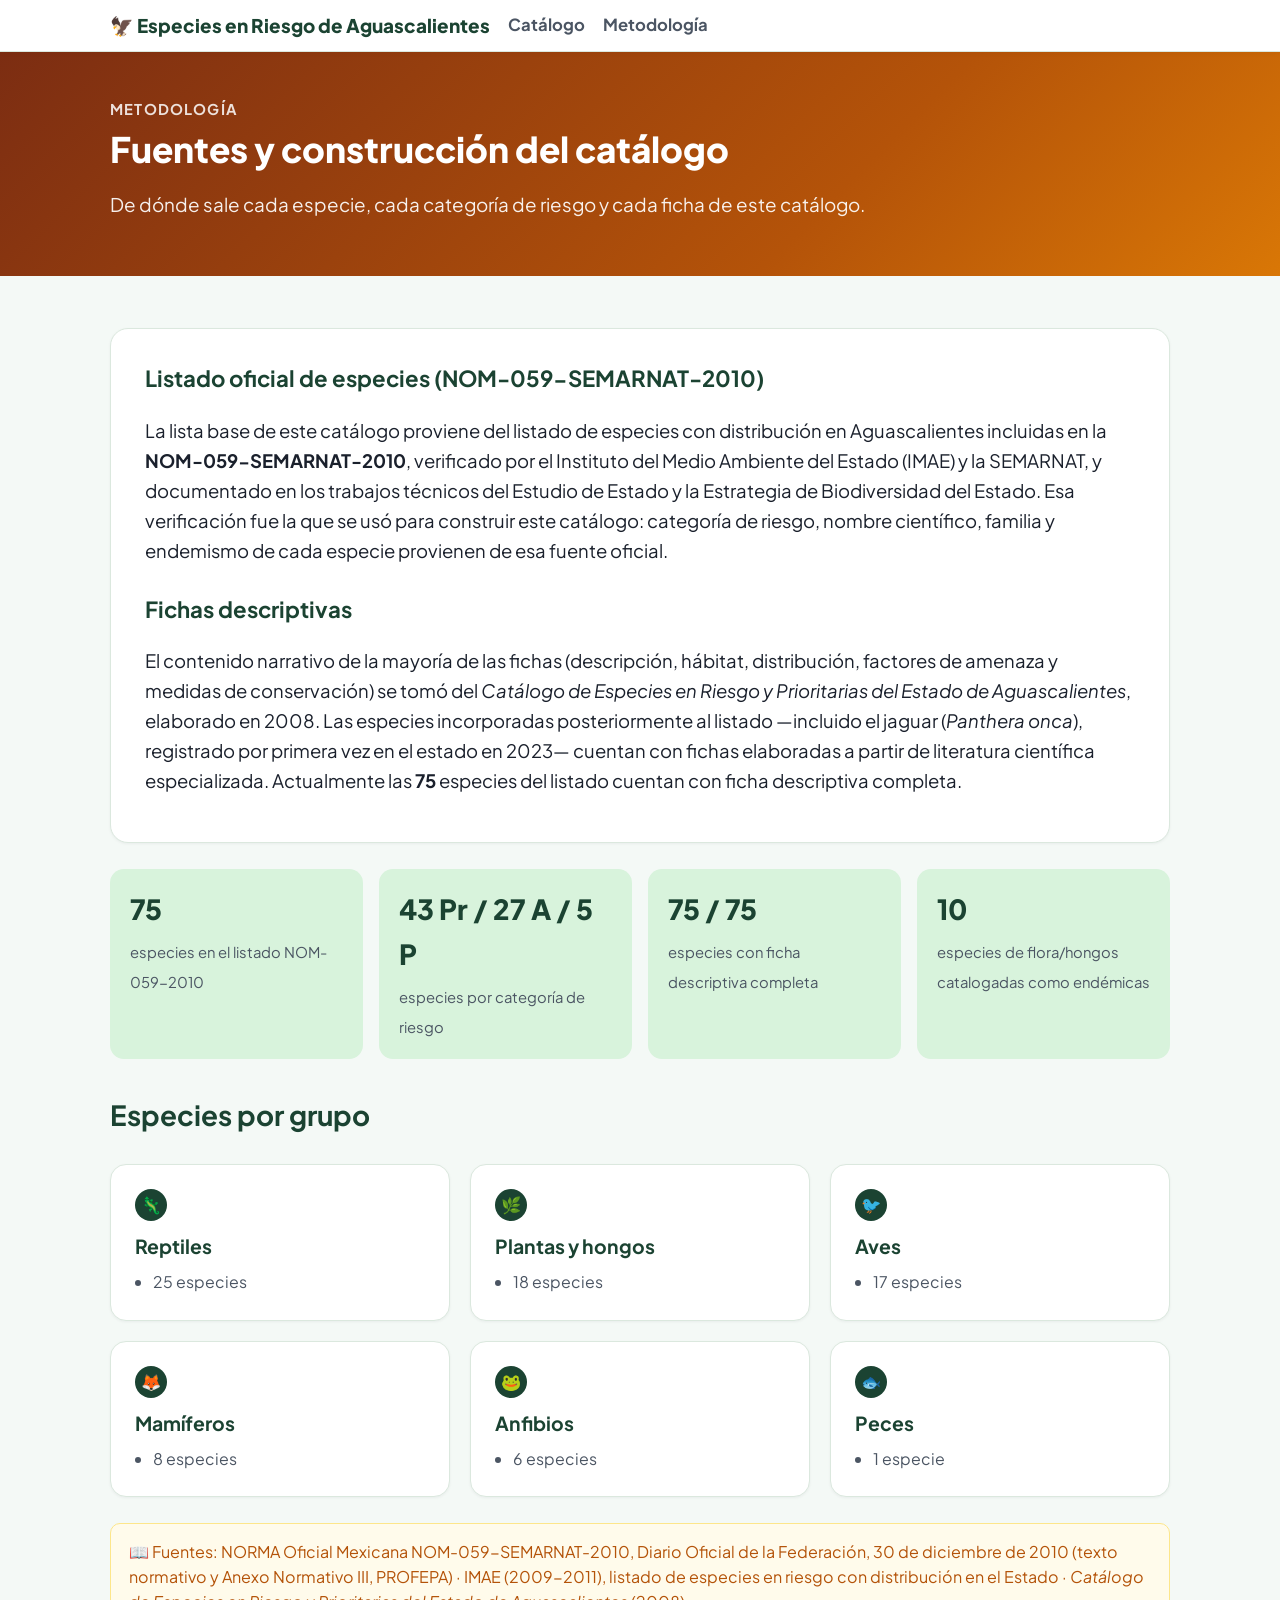
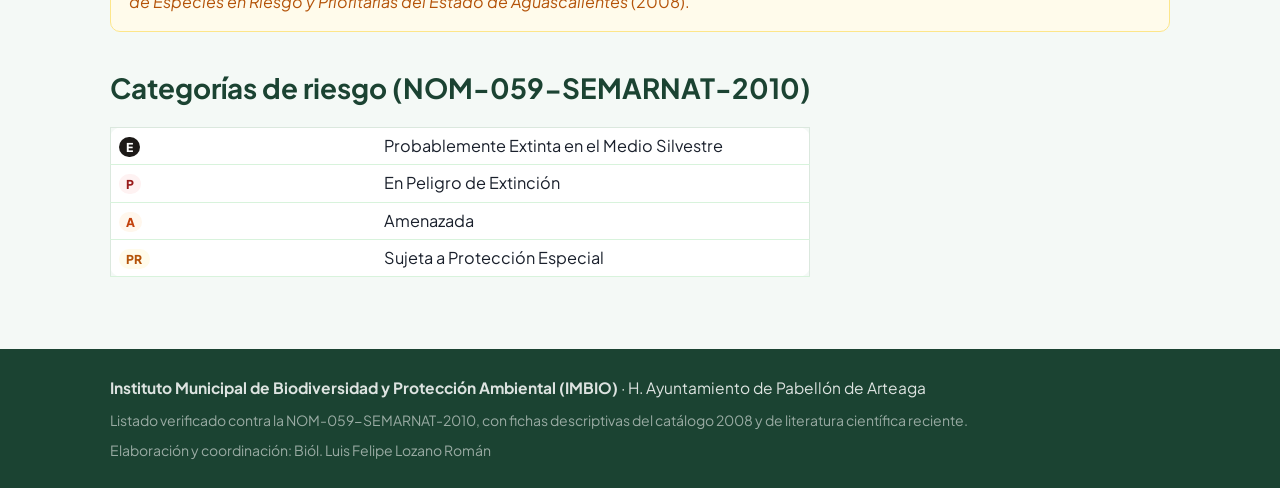
==== commit 13fde7f2: "Agrega credito de elaboracion y coordinacion en el pie del catalogo" ====
--- a/metodologia.html
+++ b/metodologia.html
@@ -77,6 +77,7 @@
   <div class="wrap">
     <div><b>Instituto Municipal de Biodiversidad y Protección Ambiental (IMBIO)</b> · H. Ayuntamiento de Pabellón de Arteaga</div>
     <div class="fnote">Listado verificado contra la NOM-059-SEMARNAT-2010, con fichas descriptivas del catálogo 2008 y de literatura científica reciente.</div>
+    <div class="fnote">Elaboración y coordinación: Biól. Luis Felipe Lozano Román</div>
   </div>
 </footer>
 
